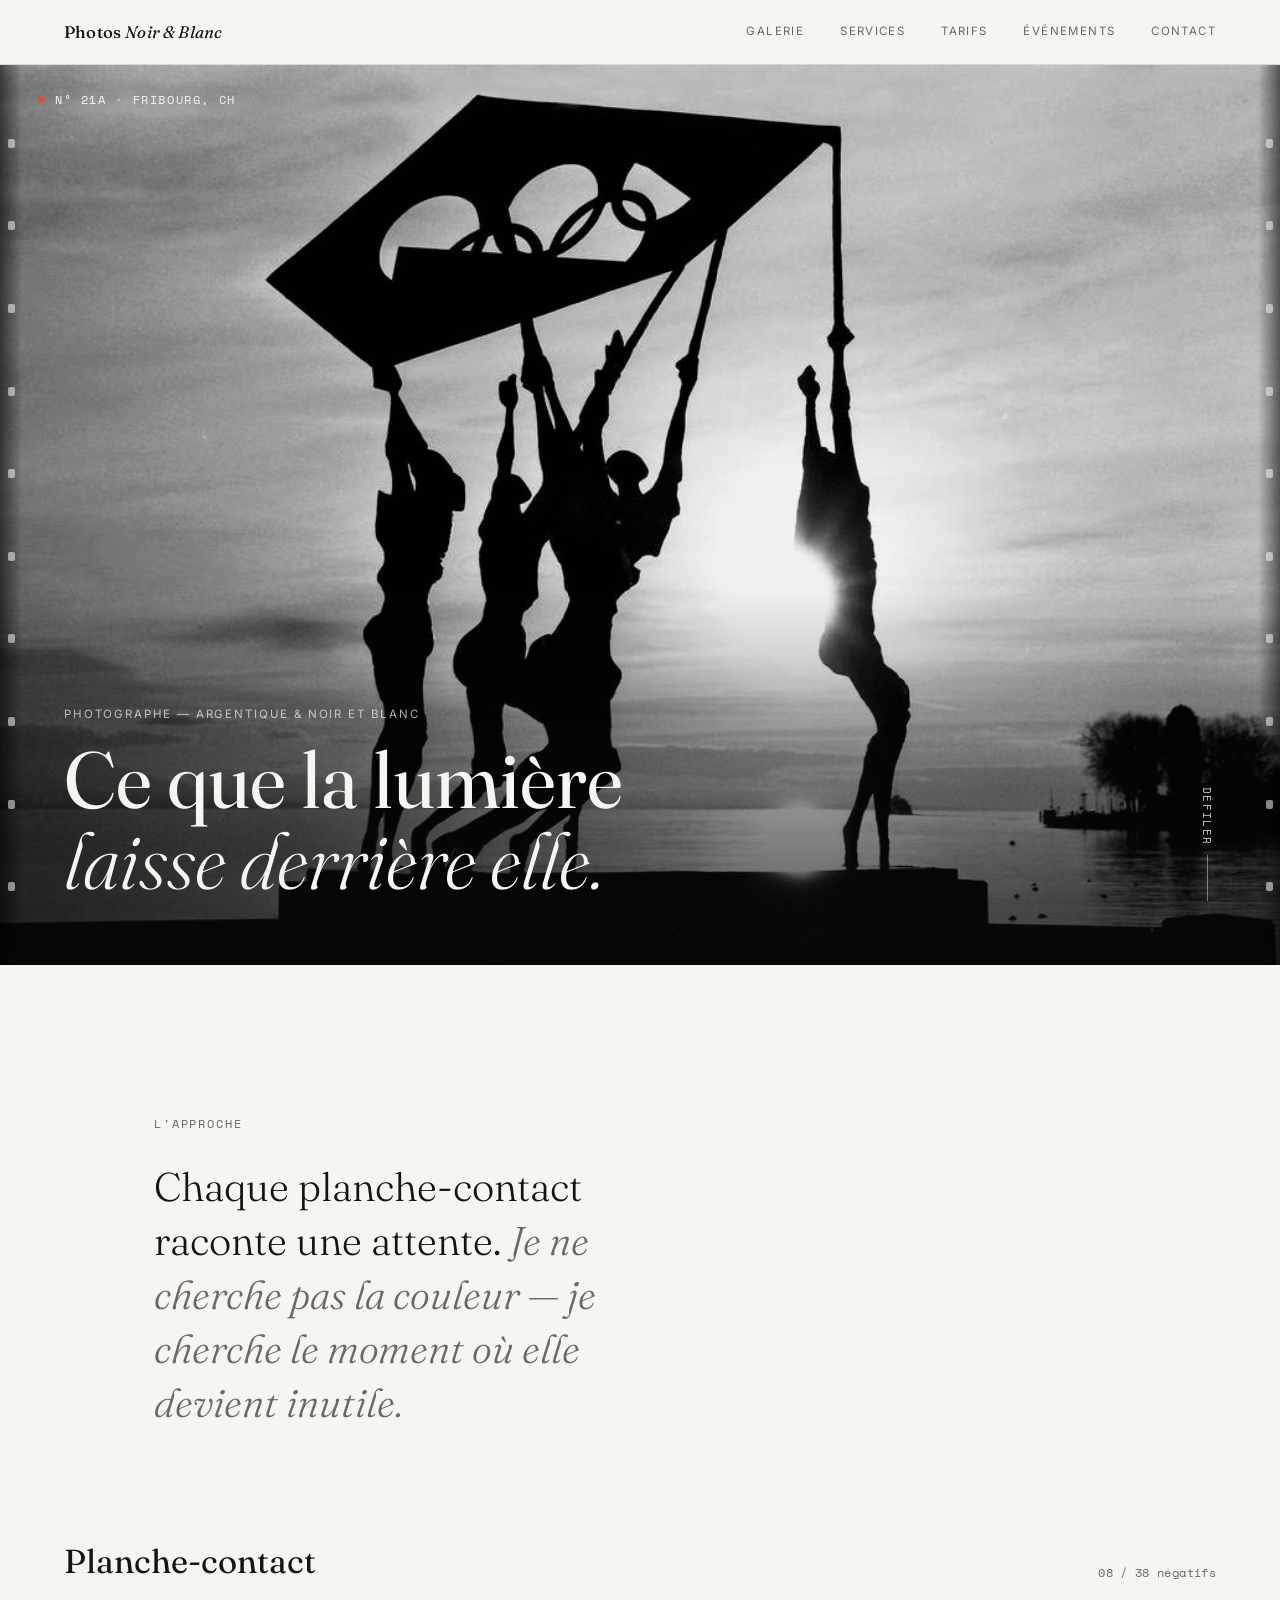
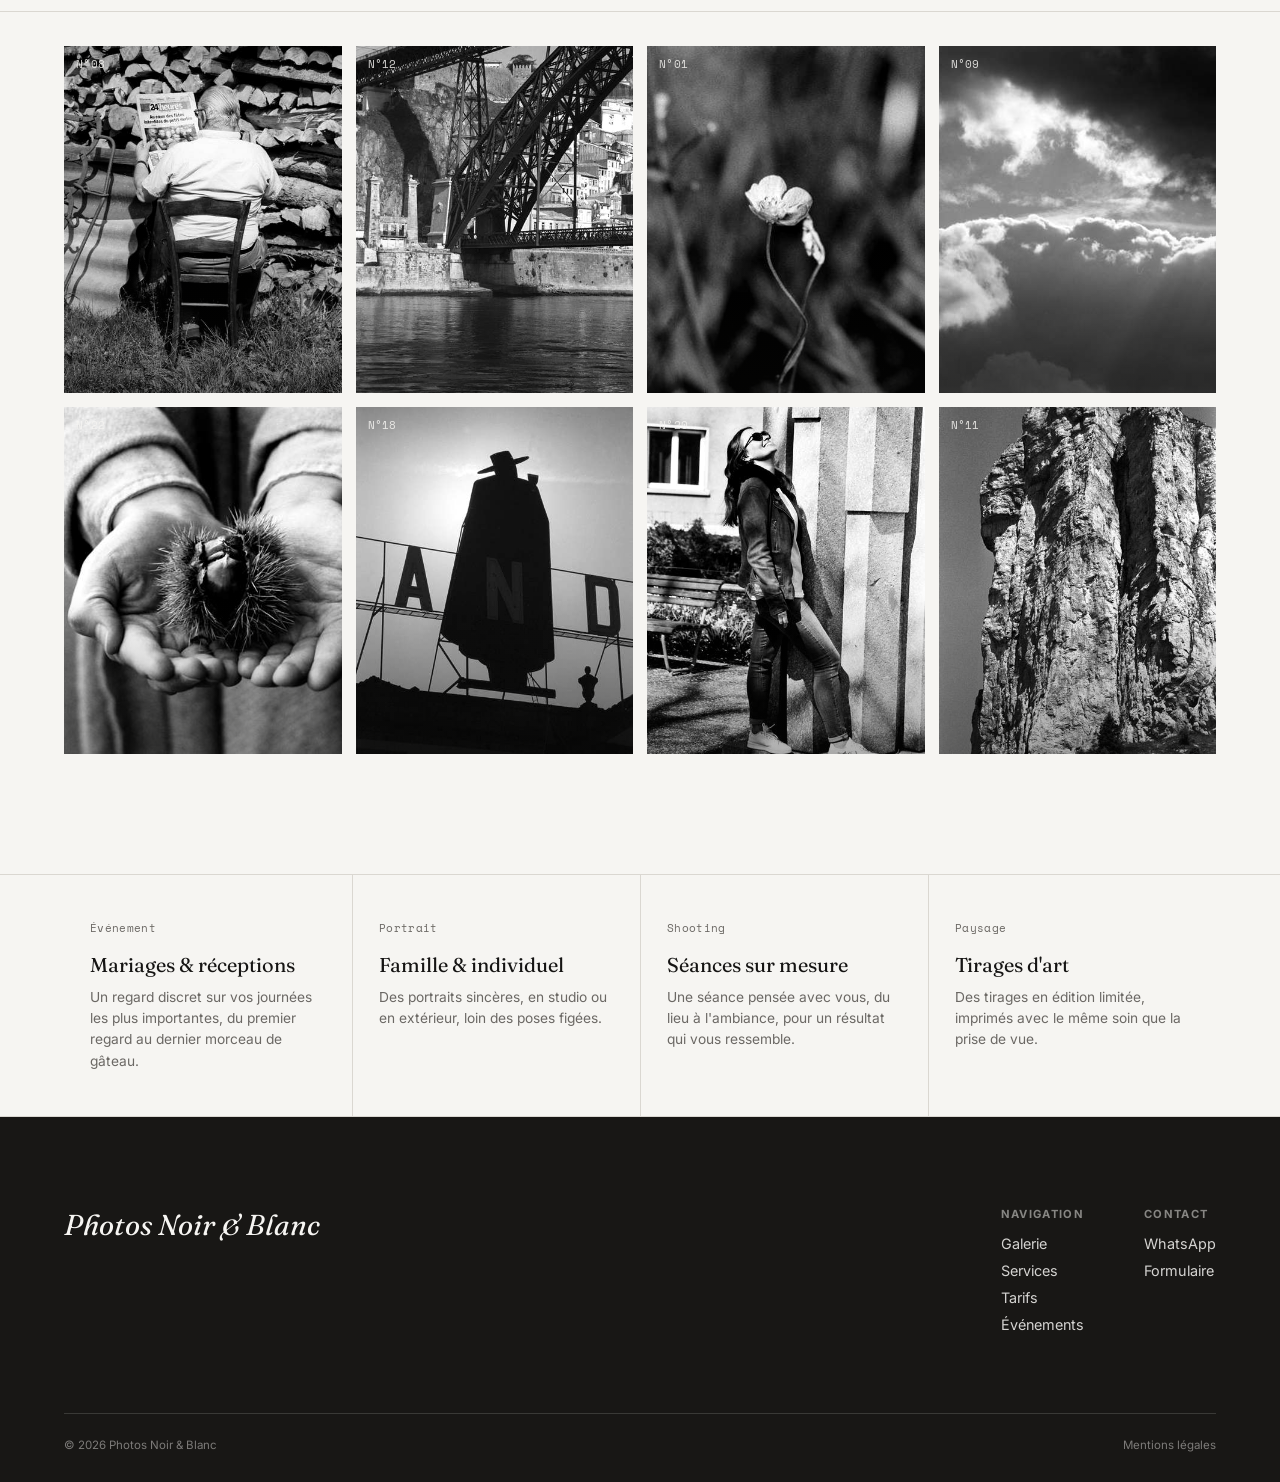
==== index.html @ 4eb3c2ad "Rename maquette-accueil.html to index.html" ====
<!DOCTYPE html>
<html lang="fr">
<head>
<meta charset="UTF-8">
<meta name="viewport" content="width=device-width, initial-scale=1.0">
<title>Photos Noir et Blanc — Maquette</title>
<link rel="preconnect" href="https://fonts.googleapis.com">
<link href="https://fonts.googleapis.com/css2?family=Fraunces:ital,opsz,wght@0,9..144,300;0,9..144,500;0,9..144,600;1,9..144,400;1,9..144,500&family=Inter:wght@400;500;600&family=Space+Mono&display=swap" rel="stylesheet">
<style>
:root{
  --paper:#F6F5F2;
  --ink:#151413;
  --mid:#6B6864;
  --line:#DAD7D1;
  --charcoal:#181715;
  --charcoal-2:#242220;
}
*{margin:0;padding:0;box-sizing:border-box;}
html{scroll-behavior:smooth;}
body{
  background:var(--paper);
  color:var(--ink);
  font-family:'Inter',sans-serif;
  -webkit-font-smoothing:antialiased;
}
a{color:inherit;text-decoration:none;}
img{display:block;width:100%;height:100%;object-fit:cover;}
.mono{font-family:'Space Mono',monospace;letter-spacing:.03em;}
.display{font-family:'Fraunces',serif;}

/* ---------- header ---------- */
header{
  position:sticky;top:0;z-index:50;
  display:flex;align-items:center;justify-content:space-between;
  padding:22px 5vw;
  background:rgba(246,245,242,.88);
  backdrop-filter:blur(6px);
  border-bottom:1px solid var(--line);
}
.wordmark{font-family:'Fraunces',serif;font-weight:500;font-size:1.05rem;letter-spacing:.01em;}
.wordmark em{font-style:italic;font-weight:400;}
nav{display:flex;gap:clamp(16px,3vw,36px);}
nav a{
  font-size:.72rem;text-transform:uppercase;letter-spacing:.12em;
  color:var(--mid);position:relative;padding-bottom:2px;
  transition:color .2s;
}
nav a:hover, nav a:focus-visible{color:var(--ink);}
nav a:focus-visible{outline:2px solid var(--ink);outline-offset:4px;}
.nav-toggle{display:none;}
@media (max-width:760px){
  nav{display:none;}
}

/* ---------- hero ---------- */
.hero{
  position:relative;
  height:100svh;min-height:560px;
  overflow:hidden;
  background:var(--charcoal);
}
.hero img{
  width:100%;height:100%;object-fit:cover;
  filter:saturate(0) contrast(1.03);
  opacity:.94;
}
.sprocket-rail{
  position:absolute;top:0;bottom:0;width:22px;
  display:flex;flex-direction:column;justify-content:space-evenly;
  align-items:center;z-index:3;
}
.sprocket-rail.left{left:0;background:linear-gradient(90deg,rgba(0,0,0,.55),transparent);}
.sprocket-rail.right{right:0;background:linear-gradient(270deg,rgba(0,0,0,.55),transparent);}
.sprocket-rail span{
  width:7px;height:9px;border-radius:2px;
  background:rgba(246,245,242,.55);
}
.frame-tag{
  position:absolute;top:26px;left:38px;z-index:3;
  color:var(--paper);font-size:.72rem;letter-spacing:.14em;
  display:flex;align-items:center;gap:10px;
}
.frame-tag::before{content:"";width:7px;height:7px;border-radius:50%;background:#e2483b;opacity:.85;}
.hero-copy{
  position:absolute;left:0;right:0;bottom:0;z-index:3;
  padding:0 5vw 64px;
  color:var(--paper);
}
.hero-copy .eyebrow{
  font-size:.72rem;letter-spacing:.16em;text-transform:uppercase;
  color:rgba(246,245,242,.7);margin-bottom:18px;
}
.hero-copy h1{
  font-family:'Fraunces',serif;font-weight:400;
  font-size:clamp(2.4rem,6.2vw,5.4rem);
  line-height:1.02;max-width:16ch;
}
.hero-copy h1 em{font-style:italic;font-weight:300;}
.hero-scroll{
  position:absolute;right:5vw;bottom:64px;z-index:3;
  color:var(--paper);font-size:.7rem;letter-spacing:.12em;
  writing-mode:vertical-rl;display:flex;align-items:center;gap:10px;
  opacity:.8;
}
.hero-scroll::after{content:"";width:1px;height:46px;background:rgba(246,245,242,.55);}
.hero::after{
  content:"";position:absolute;inset:0;z-index:2;
  background:linear-gradient(to top,rgba(10,10,9,.72) 0%,rgba(10,10,9,0) 42%);
}

/* ---------- statement ---------- */
.statement{
  padding:min(16vw,150px) 5vw min(12vw,110px);
  max-width:1100px;margin:0 auto;
}
.statement .tag{
  font-size:.72rem;letter-spacing:.16em;text-transform:uppercase;color:var(--mid);
  margin-bottom:28px;
}
.statement p{
  font-family:'Fraunces',serif;font-weight:300;
  font-size:clamp(1.5rem,3.4vw,2.5rem);
  line-height:1.35;max-width:22ch;
}
.statement p em{font-style:italic;color:var(--mid);}

/* ---------- contact sheet ---------- */
.sheet-head{
  display:flex;justify-content:space-between;align-items:flex-end;
  padding:0 5vw 30px;max-width:1500px;margin:0 auto;
  border-bottom:1px solid var(--line);
}
.sheet-head h2{font-family:'Fraunces',serif;font-weight:400;font-size:clamp(1.6rem,2.6vw,2.2rem);}
.sheet-head .count{font-size:.75rem;color:var(--mid);}
.sheet{
  max-width:1500px;margin:0 auto;padding:34px 5vw 10px;
  display:grid;grid-template-columns:repeat(4,1fr);gap:14px;
}
@media (max-width:980px){.sheet{grid-template-columns:repeat(2,1fr);}}
@media (max-width:520px){.sheet{grid-template-columns:1fr;}}
.frame{
  position:relative;aspect-ratio:4/5;overflow:hidden;
  background:var(--charcoal);cursor:pointer;
}
.frame img{
  filter:saturate(0) contrast(1.02);
  transition:transform .7s cubic-bezier(.2,.7,.2,1);
}
.frame:hover img{transform:scale(1.045);}
.frame .fnum{
  position:absolute;top:10px;left:12px;z-index:2;
  font-size:.68rem;color:var(--paper);opacity:.85;
}
.frame .fcap{
  position:absolute;left:12px;right:12px;bottom:12px;z-index:2;
  color:var(--paper);font-size:.78rem;
  transform:translateY(8px);opacity:0;
  transition:opacity .3s ease, transform .3s ease;
}
.frame:hover .fcap, .frame:focus-visible .fcap{opacity:1;transform:translateY(0);}
.frame::after{
  content:"";position:absolute;inset:0;z-index:1;
  background:linear-gradient(to top,rgba(10,10,9,.65) 0%,rgba(10,10,9,0) 46%);
  opacity:.5;transition:opacity .3s;
}
.frame:hover::after{opacity:.85;}
.frame:focus-visible{outline:2px solid var(--ink);outline-offset:3px;}

/* ---------- services strip ---------- */
.services{
  border-top:1px solid var(--line);border-bottom:1px solid var(--line);
  margin-top:min(12vw,110px);
}
.services ul{
  max-width:1500px;margin:0 auto;padding:0 5vw;
  list-style:none;display:grid;grid-template-columns:repeat(4,1fr);
}
.services li{
  border-left:1px solid var(--line);
  padding:44px 26px;
}
.services li:first-child{border-left:none;}
@media (max-width:820px){
  .services ul{grid-template-columns:repeat(2,1fr);}
  .services li:nth-child(3){border-left:none;}
}
@media (max-width:520px){
  .services ul{grid-template-columns:1fr;}
  .services li{border-left:none;border-top:1px solid var(--line);}
  .services li:first-child{border-top:none;}
}
.services .snum{font-size:.7rem;color:var(--mid);display:block;margin-bottom:16px;}
.services h3{font-family:'Fraunces',serif;font-weight:400;font-size:1.25rem;margin-bottom:10px;}
.services p{font-size:.86rem;color:var(--mid);line-height:1.55;}

/* ---------- footer ---------- */
footer{
  background:var(--charcoal);color:var(--paper);
  padding:min(10vw,90px) 5vw 30px;
}
.foot-top{
  display:flex;flex-wrap:wrap;gap:40px;justify-content:space-between;
  padding-bottom:min(8vw,70px);
}
footer .wordmark2{font-family:'Fraunces',serif;font-style:italic;font-weight:400;font-size:1.8rem;}
.foot-links{display:flex;gap:60px;flex-wrap:wrap;}
.foot-links div h4{font-size:.7rem;letter-spacing:.12em;text-transform:uppercase;color:rgba(246,245,242,.5);margin-bottom:14px;}
.foot-links div a{display:block;font-size:.9rem;margin-bottom:10px;color:rgba(246,245,242,.85);}
.foot-links div a:hover{color:#fff;}
.foot-bottom{
  display:flex;justify-content:space-between;flex-wrap:wrap;gap:10px;
  padding-top:24px;border-top:1px solid rgba(246,245,242,.15);
  font-size:.72rem;color:rgba(246,245,242,.45);
}

@media (prefers-reduced-motion: reduce){
  html{scroll-behavior:auto;}
  .frame img, .frame .fcap, .frame::after{transition:none;}
}
</style>
</head>
<body>

<header>
  <a href="index.html" class="wordmark">Photos <em>Noir & Blanc</em></a>
  <nav>
    <a href="galerie.html">Galerie</a>
    <a href="services.html">Services</a>
    <a href="tarifs.html">Tarifs</a>
    <a href="evenement.html">Événements</a>
    <a href="contact.html">Contact</a>
  </nav>
</header>

<section class="hero">
  <img src="[data-uri]" alt="Monument olympique en contre-jour au bord du lac Léman">
  <div class="sprocket-rail left">
    <span></span><span></span><span></span><span></span><span></span><span></span><span></span><span></span><span></span><span></span>
  </div>
  <div class="sprocket-rail right">
    <span></span><span></span><span></span><span></span><span></span><span></span><span></span><span></span><span></span><span></span>
  </div>
  <div class="frame-tag mono">N° 21A · FRIBOURG, CH</div>
  <div class="hero-copy">
    <div class="eyebrow">Photographe — argentique & noir et blanc</div>
    <h1>Ce que la lumière<br><em>laisse derrière elle.</em></h1>
  </div>
  <div class="hero-scroll mono">DÉFILER</div>
</section>

<section class="statement">
  <div class="tag mono">L'approche</div>
  <p>Chaque planche-contact raconte une attente. <em>Je ne cherche pas la couleur — je cherche le moment où elle devient inutile.</em></p>
</section>

<section class="sheet-wrap">
  <div class="sheet-head">
    <h2>Planche-contact</h2>
    <div class="count mono">08 / 38 négatifs</div>
  </div>
  <div class="sheet">
    <a class="frame" href="#" tabindex="0">
      <img src="[data-uri]" alt="Homme lisant le journal 24 heures, dos tourné, devant un tas de bois">
      <span class="fnum mono">N°08</span>
      <span class="fcap">Portrait — Fribourg</span>
    </a>
    <a class="frame" href="#" tabindex="0">
      <img src="[data-uri]" alt="Pont Dom Luís I à Porto en contre-plongée">
      <span class="fnum mono">N°12</span>
      <span class="fcap">Architecture — Porto</span>
    </a>
    <a class="frame" href="#" tabindex="0">
      <img src="[data-uri]" alt="Petite fleur sauvage isolée dans l'herbe">
      <span class="fnum mono">N°01</span>
      <span class="fcap">Nature — Macro</span>
    </a>
    <a class="frame" href="#" tabindex="0">
      <img src="[data-uri]" alt="Ciel chargé de nuages contrastés">
      <span class="fnum mono">N°09</span>
      <span class="fcap">Paysage — Ciel</span>
    </a>
    <a class="frame" href="#" tabindex="0">
      <img src="[data-uri]" alt="Mains tenant une bogue de châtaigne">
      <span class="fnum mono">N°22</span>
      <span class="fcap">Détail — Automne</span>
    </a>
    <a class="frame" href="#" tabindex="0">
      <img src="[data-uri]" alt="Enseigne publicitaire en contre-jour">
      <span class="fnum mono">N°18</span>
      <span class="fcap">Urbain — Enseigne</span>
    </a>
    <a class="frame" href="#" tabindex="0">
      <img src="[data-uri]" alt="Jeune femme adossée à un mur, riant au soleil">
      <span class="fnum mono">N°20</span>
      <span class="fcap">Portrait — Extérieur</span>
    </a>
    <a class="frame" href="#" tabindex="0">
      <img src="[data-uri]" alt="Formation rocheuse verticale">
      <span class="fnum mono">N°11</span>
      <span class="fcap">Paysage — Roche</span>
    </a>
  </div>
</section>

<section class="services">
  <ul>
    <li>
      <span class="snum mono">Événement</span>
      <h3>Mariages & réceptions</h3>
      <p>Un regard discret sur vos journées les plus importantes, du premier regard au dernier morceau de gâteau.</p>
    </li>
    <li>
      <span class="snum mono">Portrait</span>
      <h3>Famille & individuel</h3>
      <p>Des portraits sincères, en studio ou en extérieur, loin des poses figées.</p>
    </li>
    <li>
      <span class="snum mono">Shooting</span>
      <h3>Séances sur mesure</h3>
      <p>Une séance pensée avec vous, du lieu à l'ambiance, pour un résultat qui vous ressemble.</p>
    </li>
    <li>
      <span class="snum mono">Paysage</span>
      <h3>Tirages d'art</h3>
      <p>Des tirages en édition limitée, imprimés avec le même soin que la prise de vue.</p>
    </li>
  </ul>
</section>

<footer>
  <div class="foot-top">
    <div class="wordmark2">Photos Noir & Blanc</div>
    <div class="foot-links">
      <div>
        <h4>Navigation</h4>
        <a href="#">Galerie</a>
        <a href="#">Services</a>
        <a href="#">Tarifs</a>
        <a href="#">Événements</a>
      </div>
      <div>
        <h4>Contact</h4>
        <a href="#">WhatsApp</a>
        <a href="#">Formulaire</a>
      </div>
    </div>
  </div>
  <div class="foot-bottom">
    <span>© 2026 Photos Noir & Blanc</span>
    <span>Mentions légales</span>
  </div>
</footer>

</body>
</html>
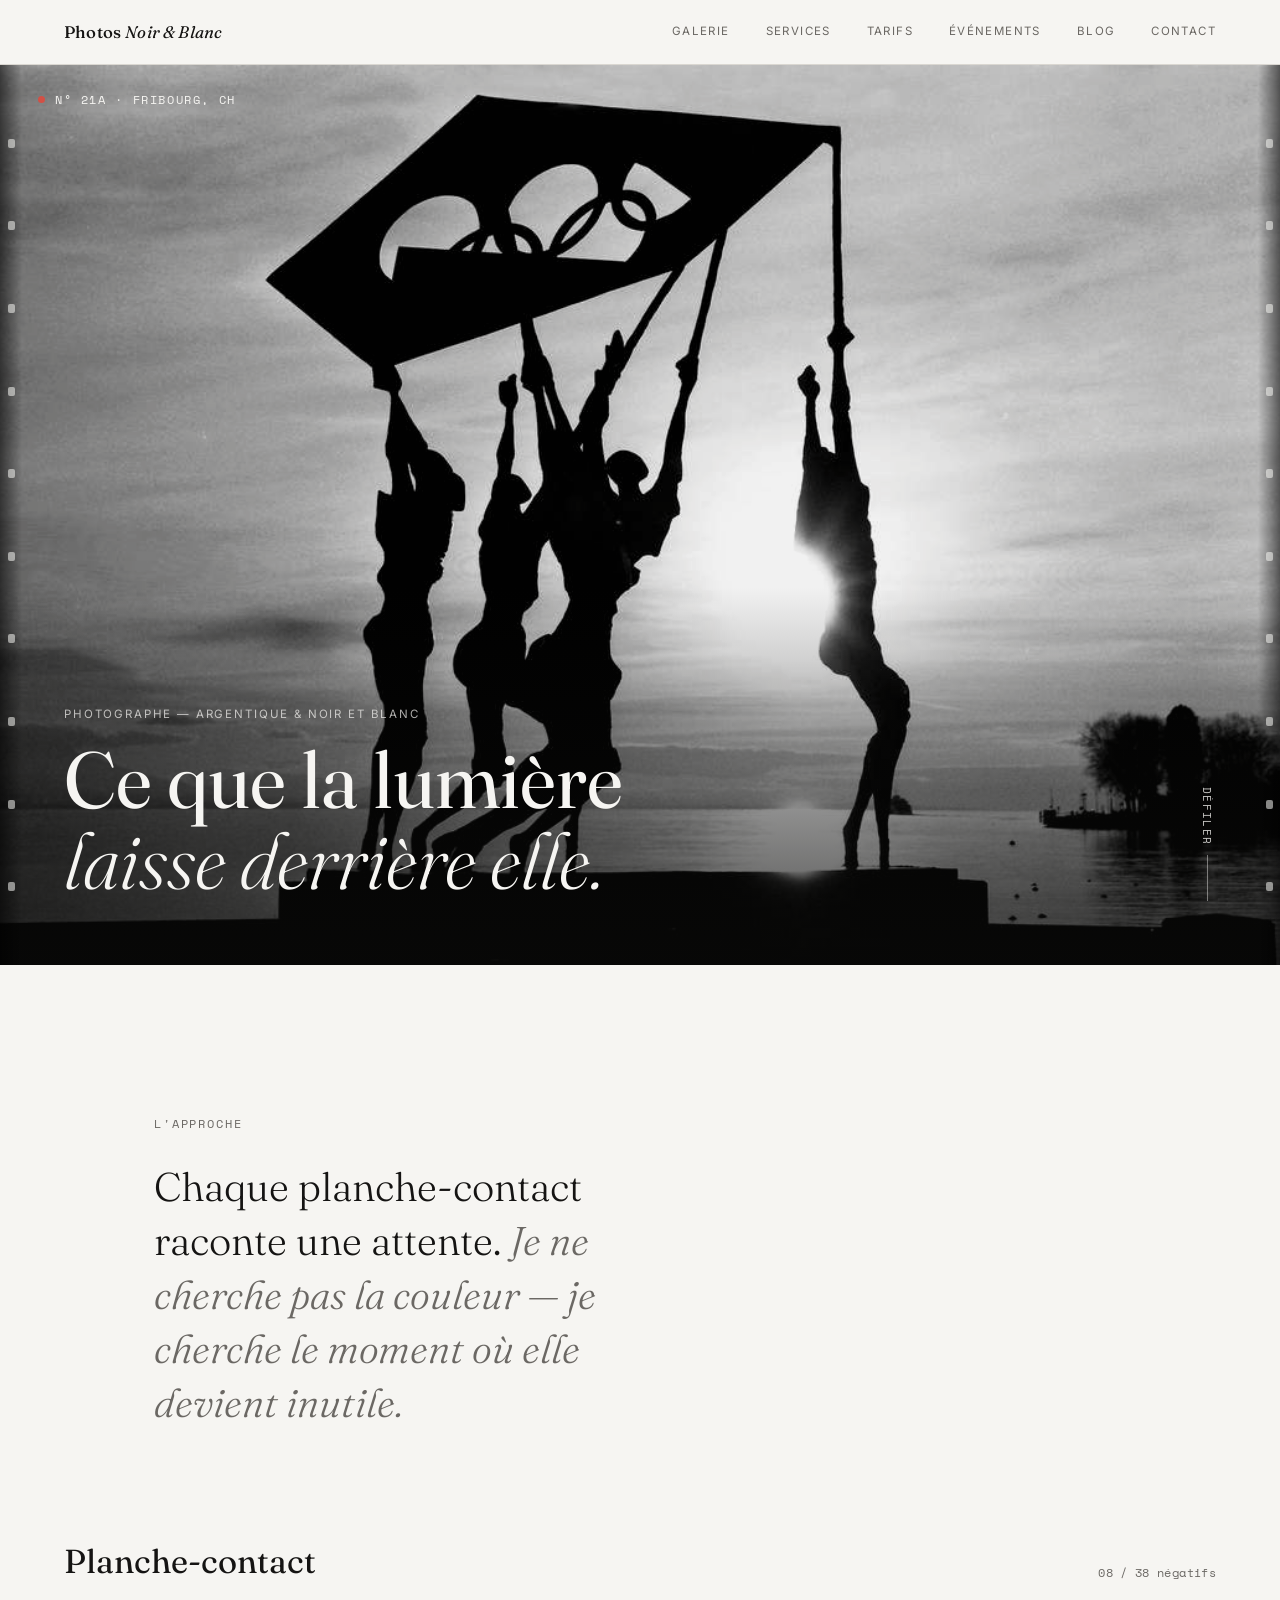
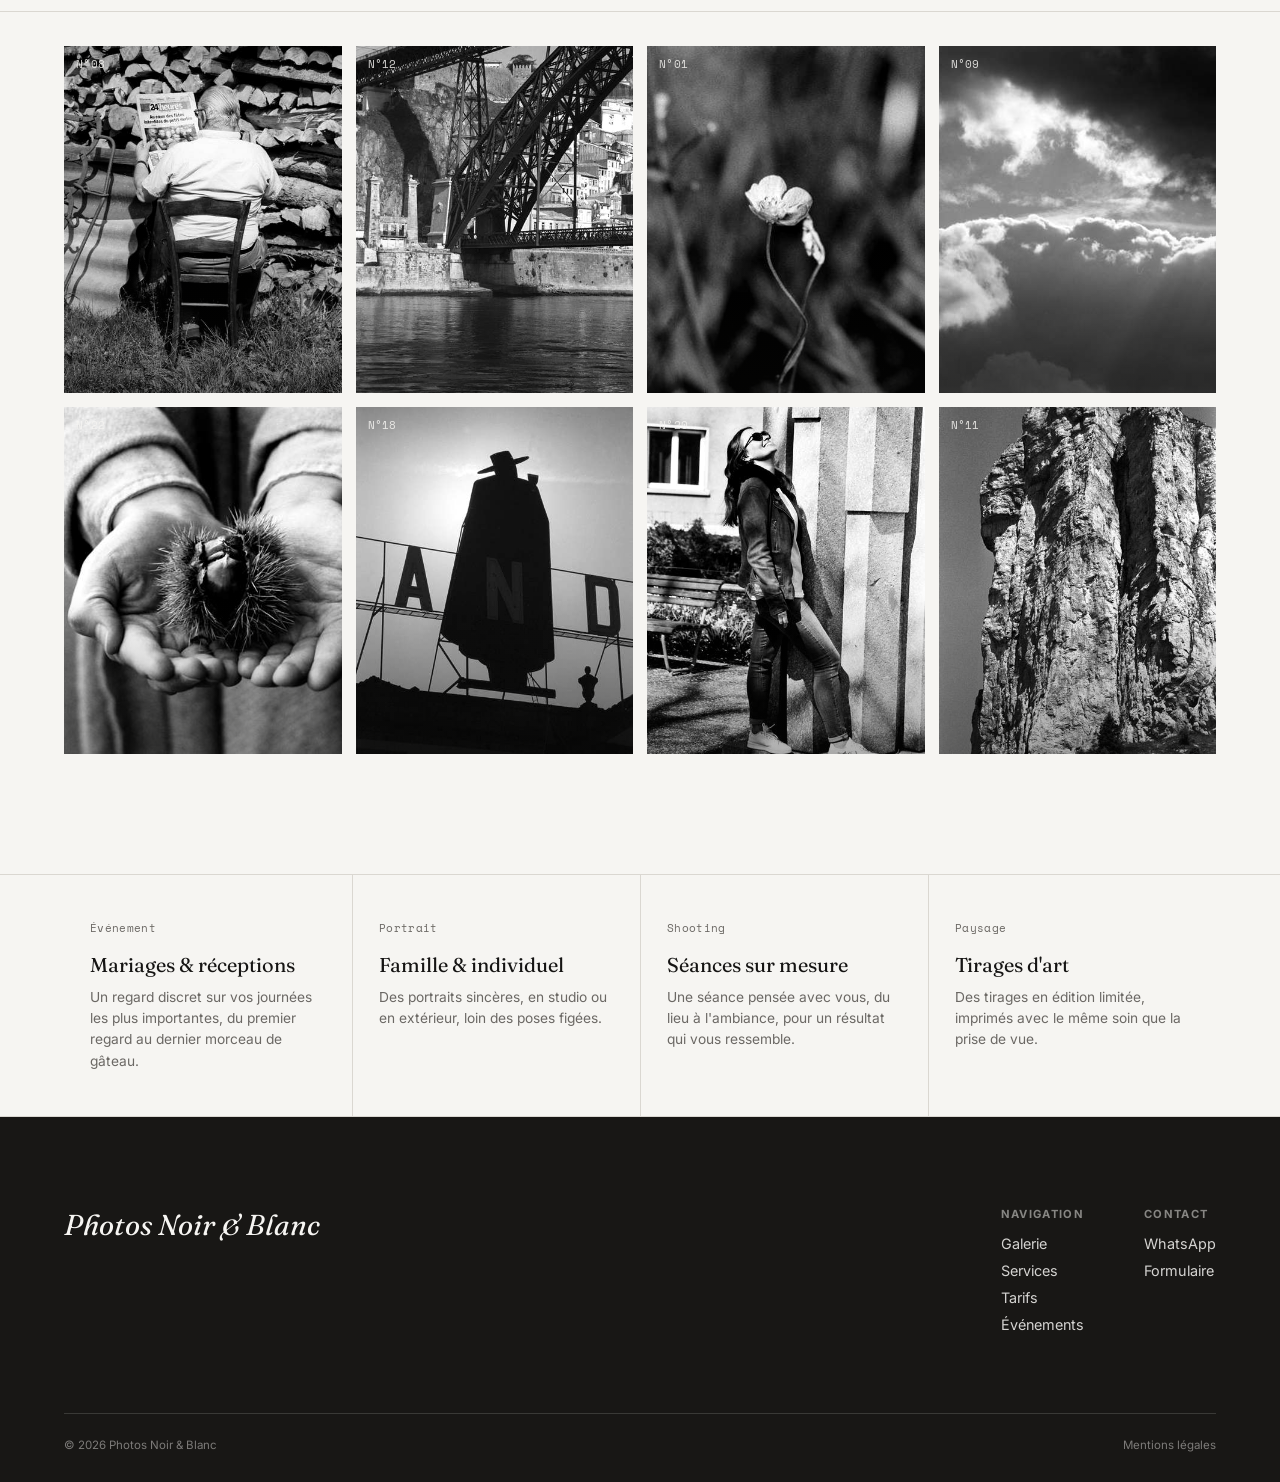
==== commit 67def0b8: "Add files via upload" ====
--- a/index.html
+++ b/index.html
@@ -6,228 +6,23 @@
 <title>Photos Noir et Blanc — Maquette</title>
 <link rel="preconnect" href="https://fonts.googleapis.com">
 <link href="https://fonts.googleapis.com/css2?family=Fraunces:ital,opsz,wght@0,9..144,300;0,9..144,500;0,9..144,600;1,9..144,400;1,9..144,500&family=Inter:wght@400;500;600&family=Space+Mono&display=swap" rel="stylesheet">
-<style>
-:root{
-  --paper:#F6F5F2;
-  --ink:#151413;
-  --mid:#6B6864;
-  --line:#DAD7D1;
-  --charcoal:#181715;
-  --charcoal-2:#242220;
-}
-*{margin:0;padding:0;box-sizing:border-box;}
-html{scroll-behavior:smooth;}
-body{
-  background:var(--paper);
-  color:var(--ink);
-  font-family:'Inter',sans-serif;
-  -webkit-font-smoothing:antialiased;
-}
-a{color:inherit;text-decoration:none;}
-img{display:block;width:100%;height:100%;object-fit:cover;}
-.mono{font-family:'Space Mono',monospace;letter-spacing:.03em;}
-.display{font-family:'Fraunces',serif;}
-
-/* ---------- header ---------- */
-header{
-  position:sticky;top:0;z-index:50;
-  display:flex;align-items:center;justify-content:space-between;
-  padding:22px 5vw;
-  background:rgba(246,245,242,.88);
-  backdrop-filter:blur(6px);
-  border-bottom:1px solid var(--line);
-}
-.wordmark{font-family:'Fraunces',serif;font-weight:500;font-size:1.05rem;letter-spacing:.01em;}
-.wordmark em{font-style:italic;font-weight:400;}
-nav{display:flex;gap:clamp(16px,3vw,36px);}
-nav a{
-  font-size:.72rem;text-transform:uppercase;letter-spacing:.12em;
-  color:var(--mid);position:relative;padding-bottom:2px;
-  transition:color .2s;
-}
-nav a:hover, nav a:focus-visible{color:var(--ink);}
-nav a:focus-visible{outline:2px solid var(--ink);outline-offset:4px;}
-.nav-toggle{display:none;}
-@media (max-width:760px){
-  nav{display:none;}
-}
-
-/* ---------- hero ---------- */
-.hero{
-  position:relative;
-  height:100svh;min-height:560px;
-  overflow:hidden;
-  background:var(--charcoal);
-}
-.hero img{
-  width:100%;height:100%;object-fit:cover;
-  filter:saturate(0) contrast(1.03);
-  opacity:.94;
-}
-.sprocket-rail{
-  position:absolute;top:0;bottom:0;width:22px;
-  display:flex;flex-direction:column;justify-content:space-evenly;
-  align-items:center;z-index:3;
-}
-.sprocket-rail.left{left:0;background:linear-gradient(90deg,rgba(0,0,0,.55),transparent);}
-.sprocket-rail.right{right:0;background:linear-gradient(270deg,rgba(0,0,0,.55),transparent);}
-.sprocket-rail span{
-  width:7px;height:9px;border-radius:2px;
-  background:rgba(246,245,242,.55);
-}
-.frame-tag{
-  position:absolute;top:26px;left:38px;z-index:3;
-  color:var(--paper);font-size:.72rem;letter-spacing:.14em;
-  display:flex;align-items:center;gap:10px;
-}
-.frame-tag::before{content:"";width:7px;height:7px;border-radius:50%;background:#e2483b;opacity:.85;}
-.hero-copy{
-  position:absolute;left:0;right:0;bottom:0;z-index:3;
-  padding:0 5vw 64px;
-  color:var(--paper);
-}
-.hero-copy .eyebrow{
-  font-size:.72rem;letter-spacing:.16em;text-transform:uppercase;
-  color:rgba(246,245,242,.7);margin-bottom:18px;
-}
-.hero-copy h1{
-  font-family:'Fraunces',serif;font-weight:400;
-  font-size:clamp(2.4rem,6.2vw,5.4rem);
-  line-height:1.02;max-width:16ch;
-}
-.hero-copy h1 em{font-style:italic;font-weight:300;}
-.hero-scroll{
-  position:absolute;right:5vw;bottom:64px;z-index:3;
-  color:var(--paper);font-size:.7rem;letter-spacing:.12em;
-  writing-mode:vertical-rl;display:flex;align-items:center;gap:10px;
-  opacity:.8;
-}
-.hero-scroll::after{content:"";width:1px;height:46px;background:rgba(246,245,242,.55);}
-.hero::after{
-  content:"";position:absolute;inset:0;z-index:2;
-  background:linear-gradient(to top,rgba(10,10,9,.72) 0%,rgba(10,10,9,0) 42%);
-}
-
-/* ---------- statement ---------- */
-.statement{
-  padding:min(16vw,150px) 5vw min(12vw,110px);
-  max-width:1100px;margin:0 auto;
-}
-.statement .tag{
-  font-size:.72rem;letter-spacing:.16em;text-transform:uppercase;color:var(--mid);
-  margin-bottom:28px;
-}
-.statement p{
-  font-family:'Fraunces',serif;font-weight:300;
-  font-size:clamp(1.5rem,3.4vw,2.5rem);
-  line-height:1.35;max-width:22ch;
-}
-.statement p em{font-style:italic;color:var(--mid);}
-
-/* ---------- contact sheet ---------- */
-.sheet-head{
-  display:flex;justify-content:space-between;align-items:flex-end;
-  padding:0 5vw 30px;max-width:1500px;margin:0 auto;
-  border-bottom:1px solid var(--line);
-}
-.sheet-head h2{font-family:'Fraunces',serif;font-weight:400;font-size:clamp(1.6rem,2.6vw,2.2rem);}
-.sheet-head .count{font-size:.75rem;color:var(--mid);}
-.sheet{
-  max-width:1500px;margin:0 auto;padding:34px 5vw 10px;
-  display:grid;grid-template-columns:repeat(4,1fr);gap:14px;
-}
-@media (max-width:980px){.sheet{grid-template-columns:repeat(2,1fr);}}
-@media (max-width:520px){.sheet{grid-template-columns:1fr;}}
-.frame{
-  position:relative;aspect-ratio:4/5;overflow:hidden;
-  background:var(--charcoal);cursor:pointer;
-}
-.frame img{
-  filter:saturate(0) contrast(1.02);
-  transition:transform .7s cubic-bezier(.2,.7,.2,1);
-}
-.frame:hover img{transform:scale(1.045);}
-.frame .fnum{
-  position:absolute;top:10px;left:12px;z-index:2;
-  font-size:.68rem;color:var(--paper);opacity:.85;
-}
-.frame .fcap{
-  position:absolute;left:12px;right:12px;bottom:12px;z-index:2;
-  color:var(--paper);font-size:.78rem;
-  transform:translateY(8px);opacity:0;
-  transition:opacity .3s ease, transform .3s ease;
-}
-.frame:hover .fcap, .frame:focus-visible .fcap{opacity:1;transform:translateY(0);}
-.frame::after{
-  content:"";position:absolute;inset:0;z-index:1;
-  background:linear-gradient(to top,rgba(10,10,9,.65) 0%,rgba(10,10,9,0) 46%);
-  opacity:.5;transition:opacity .3s;
-}
-.frame:hover::after{opacity:.85;}
-.frame:focus-visible{outline:2px solid var(--ink);outline-offset:3px;}
-
-/* ---------- services strip ---------- */
-.services{
-  border-top:1px solid var(--line);border-bottom:1px solid var(--line);
-  margin-top:min(12vw,110px);
-}
-.services ul{
-  max-width:1500px;margin:0 auto;padding:0 5vw;
-  list-style:none;display:grid;grid-template-columns:repeat(4,1fr);
-}
-.services li{
-  border-left:1px solid var(--line);
-  padding:44px 26px;
-}
-.services li:first-child{border-left:none;}
-@media (max-width:820px){
-  .services ul{grid-template-columns:repeat(2,1fr);}
-  .services li:nth-child(3){border-left:none;}
-}
-@media (max-width:520px){
-  .services ul{grid-template-columns:1fr;}
-  .services li{border-left:none;border-top:1px solid var(--line);}
-  .services li:first-child{border-top:none;}
-}
-.services .snum{font-size:.7rem;color:var(--mid);display:block;margin-bottom:16px;}
-.services h3{font-family:'Fraunces',serif;font-weight:400;font-size:1.25rem;margin-bottom:10px;}
-.services p{font-size:.86rem;color:var(--mid);line-height:1.55;}
-
-/* ---------- footer ---------- */
-footer{
-  background:var(--charcoal);color:var(--paper);
-  padding:min(10vw,90px) 5vw 30px;
-}
-.foot-top{
-  display:flex;flex-wrap:wrap;gap:40px;justify-content:space-between;
-  padding-bottom:min(8vw,70px);
-}
-footer .wordmark2{font-family:'Fraunces',serif;font-style:italic;font-weight:400;font-size:1.8rem;}
-.foot-links{display:flex;gap:60px;flex-wrap:wrap;}
-.foot-links div h4{font-size:.7rem;letter-spacing:.12em;text-transform:uppercase;color:rgba(246,245,242,.5);margin-bottom:14px;}
-.foot-links div a{display:block;font-size:.9rem;margin-bottom:10px;color:rgba(246,245,242,.85);}
-.foot-links div a:hover{color:#fff;}
-.foot-bottom{
-  display:flex;justify-content:space-between;flex-wrap:wrap;gap:10px;
-  padding-top:24px;border-top:1px solid rgba(246,245,242,.15);
-  font-size:.72rem;color:rgba(246,245,242,.45);
-}
-
-@media (prefers-reduced-motion: reduce){
-  html{scroll-behavior:auto;}
-  .frame img, .frame .fcap, .frame::after{transition:none;}
-}
-</style>
+<link rel="stylesheet" href="style.css">
 </head>
 <body>
 
 <header>
   <a href="index.html" class="wordmark">Photos <em>Noir & Blanc</em></a>
+
+  <button class="menu-toggle" type="button" aria-label="Ouvrir le menu" aria-expanded="false">
+    <span></span>
+    <span></span>
+  </button>
   <nav>
     <a href="galerie.html">Galerie</a>
     <a href="services.html">Services</a>
     <a href="tarifs.html">Tarifs</a>
     <a href="evenement.html">Événements</a>
+    <a href="blog-preview.html">Blog</a>
     <a href="contact.html">Contact</a>
   </nav>
 </header>
@@ -351,5 +146,40 @@
   </div>
 </footer>
 
+
+<script>
+const menuToggle = document.querySelector('.menu-toggle');
+const nav = document.querySelector('header nav');
+
+menuToggle.addEventListener('click', () => {
+  const isOpen = nav.classList.toggle('active');
+  menuToggle.classList.toggle('active', isOpen);
+  menuToggle.setAttribute('aria-expanded', String(isOpen));
+  menuToggle.setAttribute('aria-label', isOpen ? 'Fermer le menu' : 'Ouvrir le menu');
+  document.body.classList.toggle('menu-open', isOpen);
+});
+
+nav.querySelectorAll('a').forEach(link => {
+  link.addEventListener('click', () => {
+    nav.classList.remove('active');
+    menuToggle.classList.remove('active');
+    menuToggle.setAttribute('aria-expanded', 'false');
+    menuToggle.setAttribute('aria-label', 'Ouvrir le menu');
+    document.body.classList.remove('menu-open');
+  });
+});
+
+document.addEventListener('keydown', (event) => {
+  if (event.key === 'Escape' && nav.classList.contains('active')) {
+    nav.classList.remove('active');
+    menuToggle.classList.remove('active');
+    menuToggle.setAttribute('aria-expanded', 'false');
+    menuToggle.setAttribute('aria-label', 'Ouvrir le menu');
+    document.body.classList.remove('menu-open');
+    menuToggle.focus();
+  }
+});
+</script>
+
 </body>
 </html>
--- a/style.css
+++ b/style.css
@@ -0,0 +1,900 @@
+:root{
+  --paper:#F6F5F2;
+  --ink:#151413;
+  --mid:#6B6864;
+  --line:#DAD7D1;
+  --charcoal:#181715;
+  --charcoal-2:#242220;
+}
+*{margin:0;padding:0;box-sizing:border-box;}
+html{scroll-behavior:smooth;}
+body{
+  background:var(--paper);
+  color:var(--ink);
+  font-family:'Inter',sans-serif;
+  -webkit-font-smoothing:antialiased;
+}
+a{color:inherit;text-decoration:none;}
+img{display:block;width:100%;height:100%;object-fit:cover;}
+.mono{font-family:'Space Mono',monospace;letter-spacing:.03em;}
+.display{font-family:'Fraunces',serif;}
+
+/* ---------- header ---------- */
+header{
+  position:sticky;top:0;z-index:50;
+  display:flex;align-items:center;justify-content:space-between;
+  padding:22px 5vw;
+  background:rgba(246,245,242,.88);
+  backdrop-filter:blur(6px);
+  border-bottom:1px solid var(--line);
+}
+.wordmark{font-family:'Fraunces',serif;font-weight:500;font-size:1.05rem;letter-spacing:.01em;}
+.wordmark em{font-style:italic;font-weight:400;}
+nav{display:flex;gap:clamp(16px,3vw,36px);}
+nav a{
+  font-size:.72rem;text-transform:uppercase;letter-spacing:.12em;
+  color:var(--mid);position:relative;padding-bottom:2px;
+  transition:color .2s;
+}
+nav a:hover, nav a:focus-visible{color:var(--ink);}
+
+/* Page active dans la navigation */
+nav a[aria-current="page"]{
+  color:var(--ink);
+  font-weight:600;
+}
+
+nav a:focus-visible{outline:2px solid var(--ink);outline-offset:4px;}
+
+.menu-toggle{
+  display:none;width:32px;height:30px;padding:0;border:0;
+  background:transparent;cursor:pointer;position:relative;
+  z-index:52;color:var(--ink);
+}
+.menu-toggle span{
+  position:absolute;left:0;width:100%;height:1px;
+  background:currentColor;
+  transition:transform .35s ease,top .35s ease;
+}
+.menu-toggle span:first-child{top:9px;}
+.menu-toggle span:last-child{top:20px;}
+
+@media (max-width:760px){
+  header{padding:18px 22px;}
+  .wordmark{position:relative;z-index:52;}
+  .menu-toggle{display:block;}
+
+  header nav{
+    position:fixed;inset:0;z-index:51;min-height:100svh;
+    padding:100px 28px 45px;background:var(--paper);
+    display:flex;flex-direction:column;align-items:flex-start;
+    justify-content:center;gap:22px;
+    opacity:0;visibility:hidden;pointer-events:none;
+    transform:translateY(-8px);
+    transition:opacity .35s ease,transform .35s ease,visibility .35s ease;
+  }
+  header nav.active{
+    opacity:1;visibility:visible;pointer-events:auto;
+    transform:translateY(0);
+  }
+  header nav a{
+    font-family:'Fraunces',serif;
+    font-size:clamp(2rem,10vw,3.6rem);
+    text-transform:none;letter-spacing:0;line-height:1.05;
+    color:var(--ink);
+  }
+  .menu-toggle.active span:first-child{
+    top:15px;transform:rotate(45deg);
+  }
+  .menu-toggle.active span:last-child{
+    top:15px;transform:rotate(-45deg);
+  }
+  body.menu-open{overflow:hidden;}
+}
+
+/* ---------- hero ---------- */
+.hero{
+  position:relative;
+  height:100svh;min-height:560px;
+  overflow:hidden;
+  background:var(--charcoal);
+}
+.hero img{
+  width:100%;height:100%;object-fit:cover;
+  filter:saturate(0) contrast(1.03);
+  opacity:.94;
+}
+.sprocket-rail{
+  position:absolute;top:0;bottom:0;width:22px;
+  display:flex;flex-direction:column;justify-content:space-evenly;
+  align-items:center;z-index:3;
+}
+.sprocket-rail.left{left:0;background:linear-gradient(90deg,rgba(0,0,0,.55),transparent);}
+.sprocket-rail.right{right:0;background:linear-gradient(270deg,rgba(0,0,0,.55),transparent);}
+.sprocket-rail span{
+  width:7px;height:9px;border-radius:2px;
+  background:rgba(246,245,242,.55);
+}
+.frame-tag{
+  position:absolute;top:26px;left:38px;z-index:3;
+  color:var(--paper);font-size:.72rem;letter-spacing:.14em;
+  display:flex;align-items:center;gap:10px;
+}
+.frame-tag::before{content:"";width:7px;height:7px;border-radius:50%;background:#e2483b;opacity:.85;}
+.hero-copy{
+  position:absolute;left:0;right:0;bottom:0;z-index:3;
+  padding:0 5vw 64px;
+  color:var(--paper);
+}
+.hero-copy .eyebrow{
+  font-size:.72rem;letter-spacing:.16em;text-transform:uppercase;
+  color:rgba(246,245,242,.7);margin-bottom:18px;
+}
+.hero-copy h1{
+  font-family:'Fraunces',serif;font-weight:400;
+  font-size:clamp(2.4rem,6.2vw,5.4rem);
+  line-height:1.02;max-width:16ch;
+}
+.hero-copy h1 em{font-style:italic;font-weight:300;}
+.hero-scroll{
+  position:absolute;right:5vw;bottom:64px;z-index:3;
+  color:var(--paper);font-size:.7rem;letter-spacing:.12em;
+  writing-mode:vertical-rl;display:flex;align-items:center;gap:10px;
+  opacity:.8;
+}
+.hero-scroll::after{content:"";width:1px;height:46px;background:rgba(246,245,242,.55);}
+.hero::after{
+  content:"";position:absolute;inset:0;z-index:2;
+  background:linear-gradient(to top,rgba(10,10,9,.72) 0%,rgba(10,10,9,0) 42%);
+}
+
+/* ---------- statement ---------- */
+.statement{
+  padding:min(16vw,150px) 5vw min(12vw,110px);
+  max-width:1100px;margin:0 auto;
+}
+.statement .tag{
+  font-size:.72rem;letter-spacing:.16em;text-transform:uppercase;color:var(--mid);
+  margin-bottom:28px;
+}
+.statement p{
+  font-family:'Fraunces',serif;font-weight:300;
+  font-size:clamp(1.5rem,3.4vw,2.5rem);
+  line-height:1.35;max-width:22ch;
+}
+.statement p em{font-style:italic;color:var(--mid);}
+
+/* ---------- contact sheet ---------- */
+.sheet-head{
+  display:flex;justify-content:space-between;align-items:flex-end;
+  padding:0 5vw 30px;max-width:1500px;margin:0 auto;
+  border-bottom:1px solid var(--line);
+}
+.sheet-head h2{font-family:'Fraunces',serif;font-weight:400;font-size:clamp(1.6rem,2.6vw,2.2rem);}
+.sheet-head .count{font-size:.75rem;color:var(--mid);}
+.sheet{
+  max-width:1500px;margin:0 auto;padding:34px 5vw 10px;
+  display:grid;grid-template-columns:repeat(4,1fr);gap:14px;
+}
+@media (max-width:980px){.sheet{grid-template-columns:repeat(2,1fr);}}
+@media (max-width:520px){.sheet{grid-template-columns:1fr;}}
+.frame{
+  position:relative;aspect-ratio:4/5;overflow:hidden;
+  background:var(--charcoal);cursor:pointer;
+}
+.frame img{
+  filter:saturate(0) contrast(1.02);
+  transition:transform .7s cubic-bezier(.2,.7,.2,1);
+}
+.frame:hover img{transform:scale(1.045);}
+.frame .fnum{
+  position:absolute;top:10px;left:12px;z-index:2;
+  font-size:.68rem;color:var(--paper);opacity:.85;
+}
+.frame .fcap{
+  position:absolute;left:12px;right:12px;bottom:12px;z-index:2;
+  color:var(--paper);font-size:.78rem;
+  transform:translateY(8px);opacity:0;
+  transition:opacity .3s ease, transform .3s ease;
+}
+.frame:hover .fcap, .frame:focus-visible .fcap{opacity:1;transform:translateY(0);}
+.frame::after{
+  content:"";position:absolute;inset:0;z-index:1;
+  background:linear-gradient(to top,rgba(10,10,9,.65) 0%,rgba(10,10,9,0) 46%);
+  opacity:.5;transition:opacity .3s;
+}
+.frame:hover::after{opacity:.85;}
+.frame:focus-visible{outline:2px solid var(--ink);outline-offset:3px;}
+
+/* ---------- services strip ---------- */
+.services{
+  border-top:1px solid var(--line);border-bottom:1px solid var(--line);
+  margin-top:min(12vw,110px);
+}
+.services ul{
+  max-width:1500px;margin:0 auto;padding:0 5vw;
+  list-style:none;display:grid;grid-template-columns:repeat(4,1fr);
+}
+.services li{
+  border-left:1px solid var(--line);
+  padding:44px 26px;
+}
+.services li:first-child{border-left:none;}
+@media (max-width:820px){
+  .services ul{grid-template-columns:repeat(2,1fr);}
+  .services li:nth-child(3){border-left:none;}
+}
+@media (max-width:520px){
+  .services ul{grid-template-columns:1fr;}
+  .services li{border-left:none;border-top:1px solid var(--line);}
+  .services li:first-child{border-top:none;}
+}
+.services .snum{font-size:.7rem;color:var(--mid);display:block;margin-bottom:16px;}
+.services h3{font-family:'Fraunces',serif;font-weight:400;font-size:1.25rem;margin-bottom:10px;}
+.services p{font-size:.86rem;color:var(--mid);line-height:1.55;}
+
+/* ---------- footer ---------- */
+footer{
+  background:var(--charcoal);color:var(--paper);
+  padding:min(10vw,90px) 5vw 30px;
+}
+.foot-top{
+  display:flex;flex-wrap:wrap;gap:40px;justify-content:space-between;
+  padding-bottom:min(8vw,70px);
+}
+footer .wordmark2{font-family:'Fraunces',serif;font-style:italic;font-weight:400;font-size:1.8rem;}
+.foot-links{display:flex;gap:60px;flex-wrap:wrap;}
+.foot-links div h4{font-size:.7rem;letter-spacing:.12em;text-transform:uppercase;color:rgba(246,245,242,.5);margin-bottom:14px;}
+.foot-links div a{display:block;font-size:.9rem;margin-bottom:10px;color:rgba(246,245,242,.85);}
+.foot-links div a:hover{color:#fff;}
+.foot-bottom{
+  display:flex;justify-content:space-between;flex-wrap:wrap;gap:10px;
+  padding-top:24px;border-top:1px solid rgba(246,245,242,.15);
+  font-size:.72rem;color:rgba(246,245,242,.45);
+}
+
+@media (prefers-reduced-motion: reduce){
+  html{scroll-behavior:auto;}
+  .frame img, .frame .fcap, .frame::after{transition:none;}
+}
+
+/* ========================================
+   PAGE ÉVÉNEMENTS
+======================================== */
+.page-hero{
+  max-width:1500px;
+  margin:0 auto;
+  padding:min(14vw,140px) 5vw 62px;
+  border-bottom:1px solid var(--line);
+}
+
+.page-hero .tag{
+  font-size:.72rem;
+  letter-spacing:.16em;
+  text-transform:uppercase;
+  color:var(--mid);
+  margin-bottom:20px;
+}
+
+.page-hero h1{
+  font-family:'Fraunces',serif;
+  font-weight:400;
+  font-size:clamp(2.3rem,5vw,4rem);
+  line-height:1.08;
+  max-width:15ch;
+  margin-bottom:22px;
+}
+
+.page-hero h1 em{
+  font-style:italic;
+  font-weight:300;
+  color:var(--mid);
+}
+
+.page-hero p{
+  max-width:56ch;
+  color:var(--mid);
+  line-height:1.7;
+  font-size:.98rem;
+}
+
+/* ---------- EVENTS ---------- */
+
+.events{
+  max-width:1500px;
+  margin:0 auto;
+  padding:12px 5vw min(14vw,120px);
+}
+
+.events-head{
+  display:flex;
+  justify-content:space-between;
+  align-items:flex-end;
+  gap:30px;
+  padding:38px 0 24px;
+}
+
+.events-head h2{
+  font-family:'Fraunces',serif;
+  font-size:clamp(1.5rem,2.6vw,2.1rem);
+  font-weight:400;
+}
+
+.events-head span{
+  font-size:.72rem;
+  color:var(--mid);
+}
+
+.event-row{
+  display:grid;
+  grid-template-columns:120px 1fr 220px;
+  gap:38px;
+  align-items:center;
+  min-height:190px;
+  padding:38px 0;
+  border-top:1px solid var(--line);
+}
+
+.event-row:last-child{
+  border-bottom:1px solid var(--line);
+}
+
+.event-date{
+  font-family:'Space Mono',monospace;
+  color:var(--mid);
+  font-size:.75rem;
+  line-height:1.55;
+}
+
+.event-copy h3{
+  font-family:'Fraunces',serif;
+  font-weight:400;
+  font-size:clamp(1.5rem,2.8vw,2.15rem);
+  margin-bottom:12px;
+}
+
+.event-copy p{
+  color:var(--mid);
+  line-height:1.65;
+  max-width:58ch;
+  font-size:.94rem;
+}
+
+.event-status{
+  justify-self:end;
+  font-family:'Space Mono',monospace;
+  font-size:.7rem;
+  letter-spacing:.06em;
+  text-transform:uppercase;
+  border:1px solid var(--line);
+  padding:10px 15px;
+  color:var(--mid);
+}
+
+@media(max-width:760px){
+  .events-head{
+    align-items:flex-start;
+    flex-direction:column;
+    gap:8px;
+  }
+
+  .event-row{
+    grid-template-columns:1fr;
+    gap:14px;
+    padding:32px 0;
+  }
+
+  .event-status{
+    justify-self:start;
+  }
+}
+
+/* ---------- PROMOTION ---------- */
+
+.promote{
+  background:var(--charcoal);
+  color:var(--paper);
+}
+
+.promote-inner{
+  max-width:1500px;
+  margin:0 auto;
+  padding:min(12vw,110px) 5vw;
+  display:grid;
+  grid-template-columns:minmax(0,1.25fr) minmax(280px,.75fr);
+  gap:min(10vw,130px);
+  align-items:end;
+}
+
+.promote .tag{
+  font-size:.72rem;
+  letter-spacing:.16em;
+  text-transform:uppercase;
+  color:rgba(246,245,242,.5);
+  margin-bottom:22px;
+}
+
+.promote h2{
+  font-family:'Fraunces',serif;
+  font-weight:400;
+  font-size:clamp(2rem,4.5vw,3.8rem);
+  line-height:1.08;
+  max-width:14ch;
+}
+
+.promote h2 em{
+  font-style:italic;
+  font-weight:300;
+  color:rgba(246,245,242,.6);
+}
+
+.promote-side{
+  border-top:1px solid rgba(246,245,242,.2);
+  padding-top:25px;
+}
+
+.promote-side p{
+  color:rgba(246,245,242,.68);
+  line-height:1.7;
+  font-size:.94rem;
+  margin-bottom:28px;
+}
+
+.price-line{
+  display:flex;
+  justify-content:space-between;
+  gap:25px;
+  padding:16px 0;
+  border-top:1px solid rgba(246,245,242,.16);
+  border-bottom:1px solid rgba(246,245,242,.16);
+  margin-bottom:28px;
+  font-family:'Space Mono',monospace;
+  font-size:.74rem;
+}
+
+.price-line span:first-child{
+  color:rgba(246,245,242,.5);
+}
+
+.whatsapp-btn{
+  display:inline-flex;
+  align-items:center;
+  justify-content:center;
+  padding:14px 22px;
+  border:1px solid rgba(246,245,242,.75);
+  font-size:.72rem;
+  letter-spacing:.08em;
+  text-transform:uppercase;
+  transition:background .2s,color .2s;
+}
+
+.whatsapp-btn:hover{
+  background:var(--paper);
+  color:var(--ink);
+}
+
+@media(max-width:820px){
+  .promote-inner{
+    grid-template-columns:1fr;
+    gap:48px;
+  }
+}
+
+/* ========================================
+   ARCHIVES / ÉVÉNEMENTS PASSÉS
+======================================== */
+
+.past-events{
+  max-width:1500px;
+  margin:0 auto;
+  padding:0 5vw min(14vw,120px);
+}
+
+.past-events-head{
+  display:flex;
+  align-items:flex-end;
+  justify-content:space-between;
+  gap:30px;
+  padding:72px 0 28px;
+  border-bottom:1px solid var(--line);
+}
+
+.past-events-head .tag{
+  font-size:.72rem;
+  letter-spacing:.16em;
+  text-transform:uppercase;
+  color:var(--mid);
+  margin-bottom:14px;
+}
+
+.past-events-head h2{
+  font-family:'Fraunces',serif;
+  font-size:clamp(1.8rem,3vw,2.6rem);
+  font-weight:400;
+}
+
+.past-events-head > span{
+  font-size:.72rem;
+  color:var(--mid);
+}
+
+.past-event-card{
+  padding:42px 0 62px;
+  border-bottom:1px solid var(--line);
+}
+
+.past-event-meta{
+  display:flex;
+  align-items:center;
+  justify-content:space-between;
+  gap:20px;
+  margin-bottom:28px;
+  color:var(--mid);
+  font-size:.7rem;
+}
+
+.past-badge{
+  border:1px solid var(--line);
+  padding:8px 12px;
+  text-transform:uppercase;
+  letter-spacing:.08em;
+}
+
+.past-event-intro{
+  display:grid;
+  grid-template-columns:minmax(0,1fr) auto;
+  gap:50px;
+  align-items:end;
+  margin-bottom:32px;
+}
+
+.past-event-intro h3{
+  font-family:'Fraunces',serif;
+  font-size:clamp(1.7rem,3.2vw,2.8rem);
+  font-weight:400;
+  margin-bottom:12px;
+}
+
+.past-event-intro p{
+  max-width:58ch;
+  color:var(--mid);
+  line-height:1.65;
+  font-size:.94rem;
+}
+
+.past-event-address{
+  color:var(--mid);
+  font-size:.72rem;
+  line-height:1.7;
+  text-align:right;
+}
+
+.past-event-media{
+  display:grid;
+  grid-template-columns:minmax(0,1fr) minmax(320px,.82fr);
+  gap:16px;
+  align-items:stretch;
+}
+
+.event-video-wrap,
+.event-map-wrap{
+  min-height:390px;
+  background:var(--charcoal);
+  overflow:hidden;
+}
+
+.event-video-wrap video{
+  display:block;
+  width:100%;
+  height:100%;
+  min-height:390px;
+  object-fit:cover;
+  background:var(--charcoal);
+}
+
+.event-map-wrap iframe{
+  display:block;
+  width:100%;
+  height:100%;
+  min-height:390px;
+  border:0;
+  filter:grayscale(1) contrast(.92);
+}
+
+@media(max-width:900px){
+  .past-event-media{
+    grid-template-columns:1fr;
+  }
+
+  .event-video-wrap,
+  .event-map-wrap,
+  .event-video-wrap video,
+  .event-map-wrap iframe{
+    min-height:340px;
+  }
+}
+
+@media(max-width:620px){
+  .past-events-head{
+    align-items:flex-start;
+    flex-direction:column;
+    gap:8px;
+    padding-top:52px;
+  }
+
+  .past-event-card{
+    padding:34px 0 48px;
+  }
+
+  .past-event-intro{
+    grid-template-columns:1fr;
+    gap:18px;
+  }
+
+  .past-event-address{
+    text-align:left;
+  }
+
+  .event-video-wrap,
+  .event-map-wrap,
+  .event-video-wrap video,
+  .event-map-wrap iframe{
+    min-height:260px;
+  }
+}
+
+
+/* ========================================
+   PAGE BLOG
+======================================== */
+
+.blog-hero{
+  max-width:1500px;
+  margin:0 auto;
+  padding:min(14vw,140px) 5vw 62px;
+  border-bottom:1px solid var(--line);
+}
+
+.blog-hero .tag{
+  font-size:.72rem;
+  letter-spacing:.16em;
+  text-transform:uppercase;
+  color:var(--mid);
+  margin-bottom:20px;
+}
+
+.blog-hero h1{
+  font-family:'Fraunces',serif;
+  font-weight:400;
+  font-size:clamp(2.3rem,5vw,4rem);
+  line-height:1.08;
+  max-width:15ch;
+  margin-bottom:22px;
+}
+
+.blog-hero h1 em{
+  font-style:italic;
+  font-weight:300;
+  color:var(--mid);
+}
+
+.blog-hero p{
+  max-width:62ch;
+  color:var(--mid);
+  line-height:1.7;
+  font-size:.98rem;
+}
+
+/* ---------- mise en page blog ---------- */
+
+.blog-layout{
+  max-width:1500px;
+  margin:0 auto;
+  padding:58px 5vw min(14vw,120px);
+  display:grid;
+  grid-template-columns:minmax(280px,.78fr) minmax(0,1.22fr);
+  gap:min(9vw,130px);
+  align-items:start;
+}
+
+/* ---------- formulaire ---------- */
+
+.blog-form-wrap{
+  position:sticky;
+  top:110px;
+}
+
+.blog-form-wrap .tag,
+.blog-messages-head .tag{
+  font-size:.72rem;
+  letter-spacing:.16em;
+  text-transform:uppercase;
+  color:var(--mid);
+  margin-bottom:14px;
+}
+
+.blog-form-wrap h2,
+.blog-messages-head h2{
+  font-family:'Fraunces',serif;
+  font-weight:400;
+  font-size:clamp(1.7rem,3vw,2.5rem);
+}
+
+.blog-form-wrap h2{
+  margin-bottom:30px;
+}
+
+.blog-field{
+  margin-bottom:24px;
+}
+
+.blog-field label{
+  display:block;
+  margin-bottom:9px;
+  font-family:'Space Mono',monospace;
+  font-size:.68rem;
+  letter-spacing:.08em;
+  text-transform:uppercase;
+  color:var(--mid);
+}
+
+.blog-field input,
+.blog-field textarea{
+  display:block;
+  width:100%;
+  padding:12px 0;
+  border:0;
+  border-bottom:1px solid var(--line);
+  border-radius:0;
+  outline:0;
+  background:transparent;
+  color:var(--ink);
+  font-family:'Inter',sans-serif;
+  font-size:.95rem;
+  line-height:1.6;
+  transition:border-color .2s;
+}
+
+.blog-field textarea{
+  min-height:140px;
+  resize:vertical;
+}
+
+.blog-field input::placeholder,
+.blog-field textarea::placeholder{
+  color:#99958f;
+}
+
+.blog-field input:focus,
+.blog-field textarea:focus{
+  border-bottom-color:var(--ink);
+}
+
+.blog-submit{
+  display:inline-flex;
+  align-items:center;
+  justify-content:center;
+  padding:14px 22px;
+  border:1px solid var(--ink);
+  background:var(--ink);
+  color:var(--paper);
+  font-family:'Space Mono',monospace;
+  font-size:.7rem;
+  letter-spacing:.08em;
+  text-transform:uppercase;
+  cursor:pointer;
+  transition:background .2s,color .2s;
+}
+
+.blog-submit:hover,
+.blog-submit:focus-visible{
+  background:transparent;
+  color:var(--ink);
+}
+
+/* ---------- messages ---------- */
+
+.blog-messages-head{
+  display:flex;
+  align-items:flex-end;
+  justify-content:space-between;
+  gap:30px;
+  padding-bottom:24px;
+  border-bottom:1px solid var(--line);
+}
+
+.blog-count{
+  flex-shrink:0;
+  color:var(--mid);
+  font-size:.7rem;
+}
+
+.blog-message{
+  padding:30px 0 34px;
+  border-bottom:1px solid var(--line);
+}
+
+.blog-message-meta{
+  display:flex;
+  justify-content:space-between;
+  align-items:center;
+  gap:20px;
+  margin-bottom:14px;
+}
+
+.blog-message-author{
+  font-family:'Fraunces',serif;
+  font-size:1.25rem;
+  font-weight:500;
+}
+
+.blog-message-number{
+  color:var(--mid);
+  font-size:.68rem;
+}
+
+.blog-message p{
+  max-width:65ch;
+  color:var(--mid);
+  font-size:.94rem;
+  line-height:1.7;
+  white-space:pre-wrap;
+  overflow-wrap:anywhere;
+}
+
+.blog-empty{
+  padding:34px 0;
+  border-bottom:1px solid var(--line);
+  color:var(--mid);
+  font-size:.94rem;
+  line-height:1.7;
+}
+
+.blog-alert{
+  margin-bottom:24px;
+  padding:14px 16px;
+  border:1px solid var(--line);
+  color:var(--mid);
+  font-size:.86rem;
+  line-height:1.55;
+}
+
+.blog-alert.error{
+  border-color:#8f4b43;
+  color:#70413c;
+}
+
+/* ---------- responsive blog ---------- */
+
+@media(max-width:860px){
+  .blog-layout{
+    grid-template-columns:1fr;
+    gap:64px;
+  }
+
+  .blog-form-wrap{
+    position:static;
+  }
+}
+
+@media(max-width:620px){
+  .blog-hero{
+    padding-top:80px;
+    padding-bottom:46px;
+  }
+
+  .blog-layout{
+    padding-top:40px;
+    gap:52px;
+  }
+
+  .blog-messages-head{
+    flex-direction:column;
+    align-items:flex-start;
+    gap:8px;
+  }
+
+  .blog-message{
+    padding:26px 0 30px;
+  }
+}
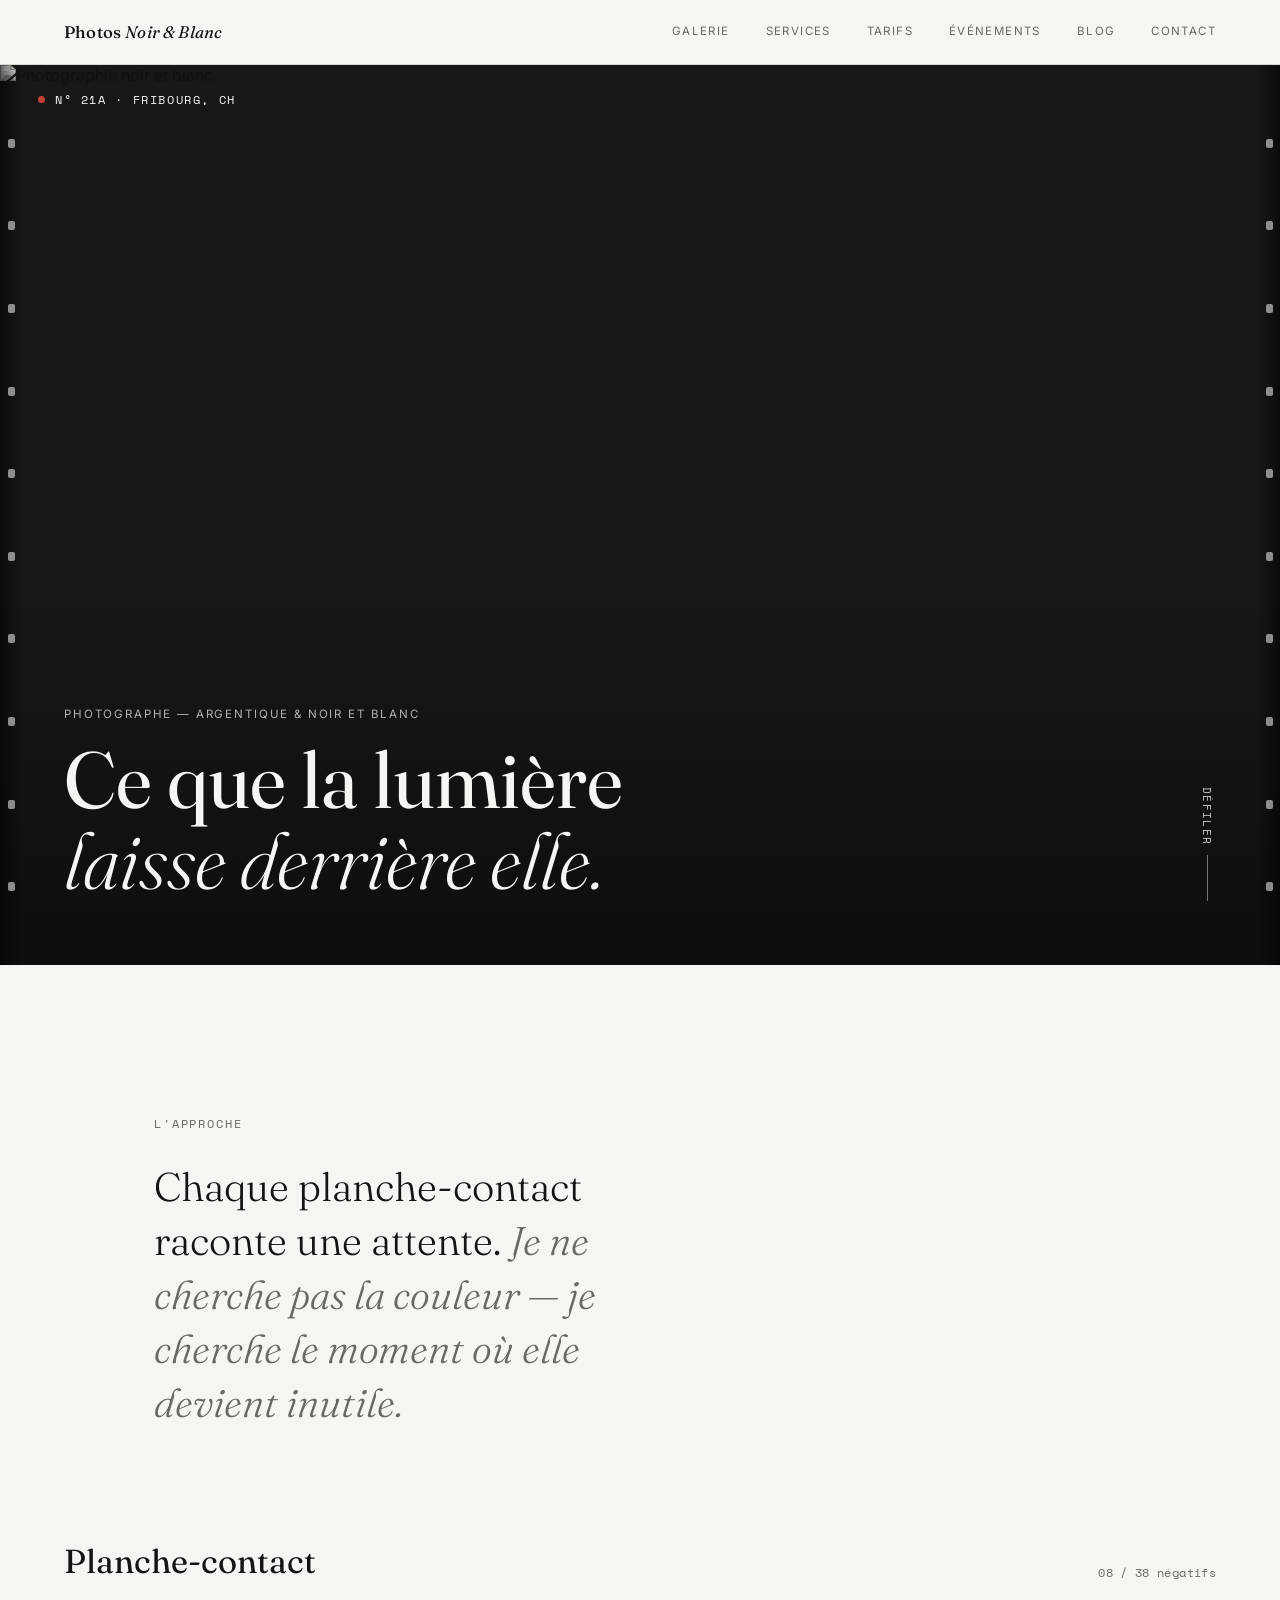
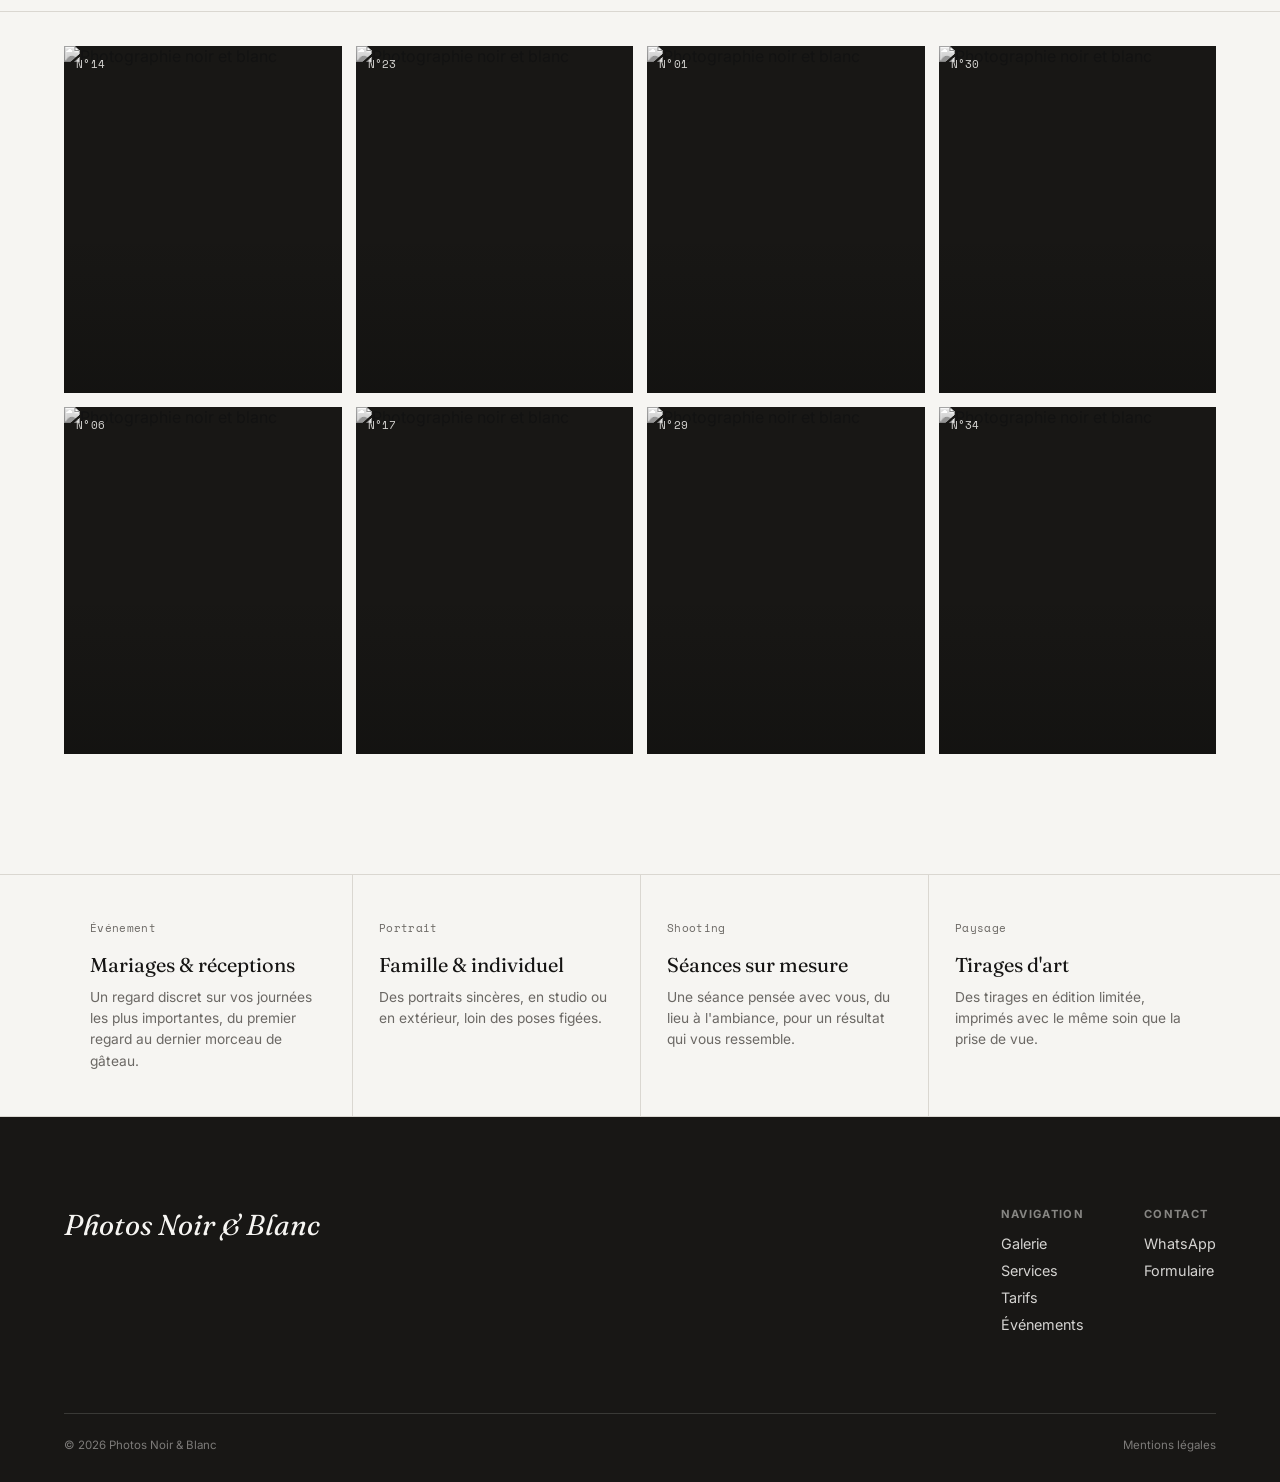
==== commit 5b46e97a: "." ====
--- a/index.html
+++ b/index.html
@@ -1,22 +1,45 @@
 <!DOCTYPE html>
 <html lang="fr">
+
 <head>
-<meta charset="UTF-8">
-<meta name="viewport" content="width=device-width, initial-scale=1.0">
-<title>Photos Noir et Blanc — Maquette</title>
-<link rel="preconnect" href="https://fonts.googleapis.com">
-<link href="https://fonts.googleapis.com/css2?family=Fraunces:ital,opsz,wght@0,9..144,300;0,9..144,500;0,9..144,600;1,9..144,400;1,9..144,500&family=Inter:wght@400;500;600&family=Space+Mono&display=swap" rel="stylesheet">
-<link rel="stylesheet" href="style.css">
+  <meta charset="UTF-8">
+  <meta name="viewport" content="width=device-width, initial-scale=1.0">
+
+  <title>Photos Noir et Blanc — Maquette</title>
+
+  <link rel="preconnect" href="https://fonts.googleapis.com">
+
+  <link
+    href="https://fonts.googleapis.com/css2?family=Fraunces:ital,opsz,wght@0,9..144,300;0,9..144,500;0,9..144,600;1,9..144,400;1,9..144,500&family=Inter:wght@400;500;600&family=Space+Mono&display=swap"
+    rel="stylesheet"
+  >
+
+  <link rel="stylesheet" href="style.css">
 </head>
+
 <body>
 
+
+<!-- ========================================= -->
+<!-- HEADER -->
+<!-- ========================================= -->
+
 <header>
-  <a href="index.html" class="wordmark">Photos <em>Noir & Blanc</em></a>
-
-  <button class="menu-toggle" type="button" aria-label="Ouvrir le menu" aria-expanded="false">
+
+  <a href="index.html" class="wordmark">
+    Photos <em>Noir & Blanc</em>
+  </a>
+
+  <button
+    class="menu-toggle"
+    type="button"
+    aria-label="Ouvrir le menu"
+    aria-expanded="false"
+  >
     <span></span>
     <span></span>
   </button>
+
   <nav>
     <a href="galerie.html">Galerie</a>
     <a href="services.html">Services</a>
@@ -25,161 +48,557 @@
     <a href="blog-preview.html">Blog</a>
     <a href="contact.html">Contact</a>
   </nav>
+
 </header>
 
+
+<!-- ========================================= -->
+<!-- HERO -->
+<!-- ========================================= -->
+
 <section class="hero">
-  <img src="[data-uri]" alt="Monument olympique en contre-jour au bord du lac Léman">
+
+  <img
+    src="https://ik.imagekit.io/photosnoiretblanc/tr:w-1920,q-90,f-auto/photos-noir-blanc/Image6.jpg"
+    alt="Photographie noir et blanc"
+    fetchpriority="high"
+    decoding="async"
+  >
+
   <div class="sprocket-rail left">
-    <span></span><span></span><span></span><span></span><span></span><span></span><span></span><span></span><span></span><span></span>
-  </div>
+    <span></span>
+    <span></span>
+    <span></span>
+    <span></span>
+    <span></span>
+    <span></span>
+    <span></span>
+    <span></span>
+    <span></span>
+    <span></span>
+  </div>
+
   <div class="sprocket-rail right">
-    <span></span><span></span><span></span><span></span><span></span><span></span><span></span><span></span><span></span><span></span>
-  </div>
-  <div class="frame-tag mono">N° 21A · FRIBOURG, CH</div>
+    <span></span>
+    <span></span>
+    <span></span>
+    <span></span>
+    <span></span>
+    <span></span>
+    <span></span>
+    <span></span>
+    <span></span>
+    <span></span>
+  </div>
+
+  <div class="frame-tag mono">
+    N° 21A · FRIBOURG, CH
+  </div>
+
   <div class="hero-copy">
-    <div class="eyebrow">Photographe — argentique & noir et blanc</div>
-    <h1>Ce que la lumière<br><em>laisse derrière elle.</em></h1>
-  </div>
-  <div class="hero-scroll mono">DÉFILER</div>
+
+    <div class="eyebrow">
+      Photographe — argentique & noir et blanc
+    </div>
+
+    <h1>
+      Ce que la lumière<br>
+      <em>laisse derrière elle.</em>
+    </h1>
+
+  </div>
+
+  <div class="hero-scroll mono">
+    DÉFILER
+  </div>
+
 </section>
 
+
+<!-- ========================================= -->
+<!-- APPROCHE -->
+<!-- ========================================= -->
+
 <section class="statement">
-  <div class="tag mono">L'approche</div>
-  <p>Chaque planche-contact raconte une attente. <em>Je ne cherche pas la couleur — je cherche le moment où elle devient inutile.</em></p>
+
+  <div class="tag mono">
+    L'approche
+  </div>
+
+  <p>
+    Chaque planche-contact raconte une attente.
+    <em>
+      Je ne cherche pas la couleur — je cherche le moment où elle devient inutile.
+    </em>
+  </p>
+
 </section>
 
+
+<!-- ========================================= -->
+<!-- PLANCHE CONTACT -->
+<!-- ========================================= -->
+
 <section class="sheet-wrap">
+
   <div class="sheet-head">
-    <h2>Planche-contact</h2>
-    <div class="count mono">08 / 38 négatifs</div>
-  </div>
+
+    <h2>
+      Planche-contact
+    </h2>
+
+    <div class="count mono">
+      08 / 38 négatifs
+    </div>
+
+  </div>
+
+
   <div class="sheet">
-    <a class="frame" href="#" tabindex="0">
-      <img src="[data-uri]" alt="Homme lisant le journal 24 heures, dos tourné, devant un tas de bois">
-      <span class="fnum mono">N°08</span>
-      <span class="fcap">Portrait — Fribourg</span>
-    </a>
-    <a class="frame" href="#" tabindex="0">
-      <img src="[data-uri]" alt="Pont Dom Luís I à Porto en contre-plongée">
-      <span class="fnum mono">N°12</span>
-      <span class="fcap">Architecture — Porto</span>
-    </a>
-    <a class="frame" href="#" tabindex="0">
-      <img src="[data-uri]" alt="Petite fleur sauvage isolée dans l'herbe">
-      <span class="fnum mono">N°01</span>
-      <span class="fcap">Nature — Macro</span>
-    </a>
-    <a class="frame" href="#" tabindex="0">
-      <img src="[data-uri]